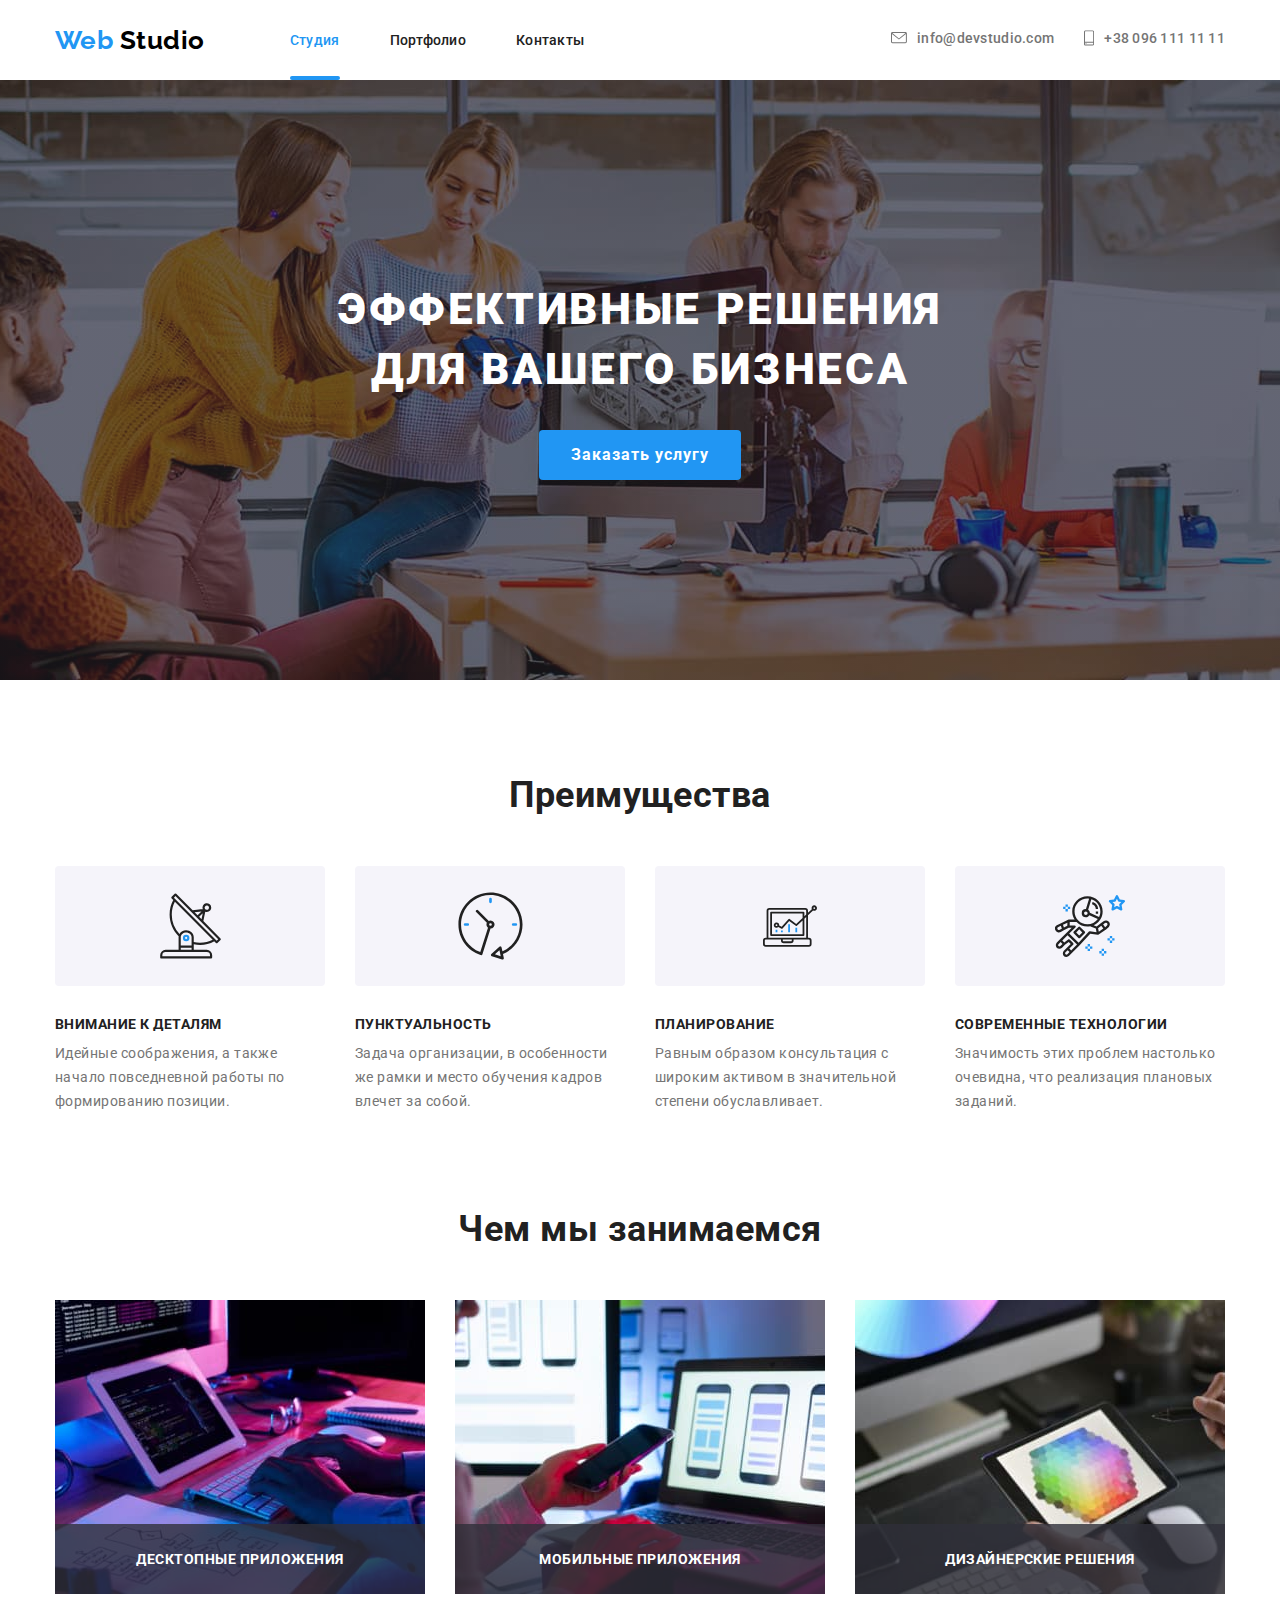
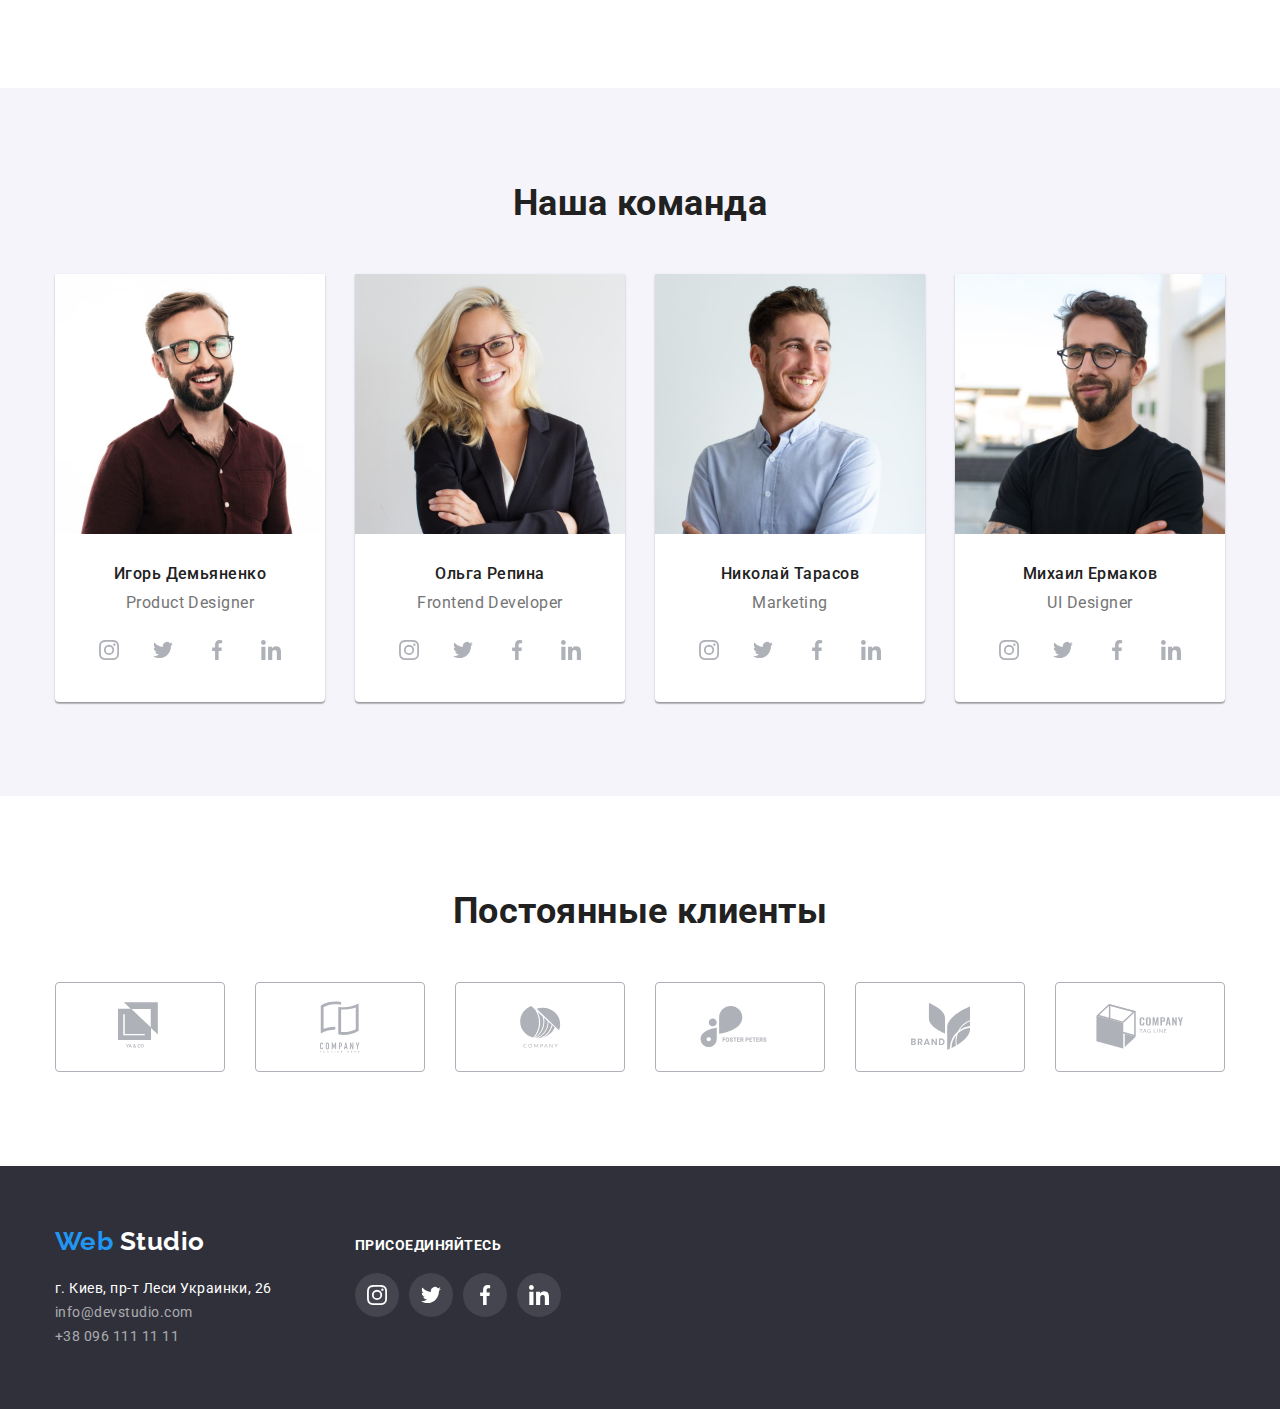
==== index.html @ 460a6da7 "добавляет файлы" ====
<!DOCTYPE html>
<html lang="ru">
  <head>
    <meta charset="UTF-8" />
    <meta name="viewport" content="width=device-width, initial-scale=1.0" />
    <title>Web Studio</title>
    <link
      href="https://fonts.googleapis.com/css2?family=Raleway:wght@700&family=Roboto:wght@400;500;700;900&display=swap"
      rel="stylesheet"
    />
    <link rel="stylesheet" href="./css/normalize.css" />
    <link rel="stylesheet" href="./css/style.css" />
  </head>
  <body>
    <!--Шапка сайта-->

    <header class="header">
      <div class="conteiner main-nav">
        <nav class="navigate">
          <a href="./index.html" class="logo link">
            Web <span class="logo-black">Studio</span>
          </a>

          <ul class="site-nav list">
            <li class="item"><a href="" class="link current">Студия</a></li>
            <li class="item">
              <a href="./portfolio.html" class="link">Портфолио</a>
            </li>
            <li class="item"><a href="" class="link">Контакты</a></li>
          </ul>
        </nav>

        <ul class="contacts list">
          <li class="item mail">
            <a href="mailto:info@devstudio.com" class="link">
              <svg class="icon-mail">
                <use href="./images/icons/sprite.svg#icon-mail"></use>
              </svg>
              info@devstudio.com
            </a>
          </li>
          <li class="item pfone">
            <a href="tel:+380961111111" class="link">
              <svg class="icon-phone">
                <use href="./images/icons/sprite.svg#icon-smartphone"></use>
              </svg>
              +38 096 111 11 11
            </a>
          </li>
        </ul>
      </div>
    </header>
    <main>
      <!-- Герой-->
      <section class="hero">
        <h1 class="hero-title">
          Эффективные решения <br />
          для вашего бизнеса
        </h1>
        <button class="button" data-modal-open>Заказать услугу</button>
      </section>

      <!-- Преимущества-->
      <section class="section">
        <div class="conteiner advantages">
          <h2 class="section-title">Преимущества</h2>
          <ul class="advantages-list list">
            <li class="advantages-item antenna">
              <div class="icons-advantages">
                <svg class="icon-antenna" width="65" height="70">
                  <use href="./images/icons/sprite.svg#icon-antenna"></use>
                </svg>
              </div>
              <h3 class="advantages-title">Внимание к деталям</h3>
              <p class="advantages-text">
                Идейные соображения, а также начало повседневной работы по
                формированию позиции.
              </p>
            </li>
            <li class="advantages-item clock">
              <div class="icons-advantages">
                <svg class="icon-clock" width="67" height="70">
                  <use href="./images/icons/sprite.svg#icon-clock"></use>
                </svg>
              </div>
              <h3 class="advantages-title">Пунктуальность</h3>
              <p class="advantages-text">
                Задача организации, в особенности же рамки и место обучения
                кадров влечет за собой.
              </p>
            </li>
            <li class="advantages-item diagram">
              <div class="icons-advantages">
                <svg class="icon-diagram" width="70" height="54">
                  <use href="./images/icons/sprite.svg#icon-diagram"></use>
                </svg>
              </div>
              <h3 class="advantages-title">Планирование</h3>
              <p class="advantages-text">
                Равным образом консультация с широким активом в значительной
                степени обуславливает.
              </p>
            </li>
            <li class="advantages-item astronaut">
              <div class="icons-advantages">
                <svg class="icon-astronaut" width="70" height="70">
                  <use href="./images/icons/sprite.svg#icon-astronaut"></use>
                </svg>
              </div>
              <h3 class="advantages-title">Современные технологии</h3>
              <p class="advantages-text">
                Значимость этих проблем настолько очевидна, что реализация
                плановых заданий.
              </p>
            </li>
          </ul>
        </div>
      </section>

      <!--Чем занимаемся-->
      <section class="section engage">
        <div class="conteiner">
          <h2 class="section-title engage-title">Чем мы занимаемся</h2>
          <ul class="engage-list list">
            <li class="engage-item">
              <img
                src="./images/img1.jpg"
                class="img"
                alt="ноутбук"
                width="370"
              />
              <h3 class="app-title">Десктопные приложения</h3>
            </li>
            <li class="engage-item">
              <img
                src="./images/img2.jpg"
                alt="смартфон"
                width="370"
                class="img"
              />
              <h3 class="app-title">Мобильные приложения</h3>
            </li>
            <li class="engage-item">
              <img
                src="./images/img3.jpg"
                alt="монитор"
                width="370"
                class="img"
              />
              <h3 class="app-title">Дизайнерские решения</h3>
            </li>
          </ul>
        </div>
      </section>

      <!--Команда-->
      <section class="section team">
        <div class="conteiner">
          <h2 class="section-title team-title">Наша команда</h2>
          <ul class="team-list list">
            <li class="team-item">
              <img
                src="./images/1.jpg"
                alt=""
                width="270"
                class="team-foto img"
              />
              <div class="team-desc">
                <h3 class="team-names">Игорь Демьяненко</h3>
                <p class="team-function">Product Designer</p>
                <ul class="list social-list">
                  <li class="social-item">
                    <a
                      href="https://www.instagram.com"
                      target="blank"
                      rel="noopener"
                      aria-label="Ссылка на Instagram"
                      class="link social-links instagram"
                    >
                      <svg class="icon icon-instagram" width="20" height="20">
                        <use
                          href="./images/icons/sprite.svg#icon-instagram"
                        ></use>
                      </svg>
                    </a>
                  </li>
                  <li class="social-item">
                    <a
                      href="https://twitter.com/explore"
                      target="blank"
                      rel="noopener"
                      aria-label="Ссылка на Twitter"
                      class="link social-links twitter"
                    >
                      <svg class="icon icon-twiter" width="20" height="20">
                        <use
                          href="./images/icons/sprite.svg#icon-twitter"
                        ></use>
                      </svg>
                    </a>
                  </li>
                  <li class="social-item">
                    <a
                      href="https://www.facebook.com"
                      target="blank"
                      rel="noopener"
                      aria-label="Ссылка на Facebook"
                      class="link social-links facebook"
                    >
                      <svg class="icon icon-facebook" width="20" height="20">
                        <use
                          href="./images/icons/sprite.svg#icon-facebook"
                        ></use>
                      </svg>
                    </a>
                  </li>
                  <li class="social-item">
                    <a
                      href="https://linkedin.com/"
                      target="blank"
                      rel="noopener"
                      aria-label="Ссылка на LinkedIn"
                      class="link social-links linkedin"
                    >
                      <svg class="icon icon-linkedin" width="20" height="20">
                        <use
                          href="./images/icons/sprite.svg#icon-linkedin"
                        ></use>
                      </svg>
                    </a>
                  </li>
                </ul>
              </div>
            </li>
            <li class="team-item">
              <img
                src="./images/2.jpg"
                alt=""
                width="270"
                class="team-foto img"
              />
              <div class="team-desc">
                <h3 class="team-names">Ольга Репина</h3>
                <p class="team-function">Frontend Developer</p>
                <ul class="list social-list">
                  <li class="social-item">
                    <a
                      href="https://www.instagram.com"
                      target="blank"
                      rel="noopener"
                      aria-label="Ссылка на Instagram"
                      class="link social-links instagram"
                    >
                      <svg class="icon icon-instagram" width="20" height="20">
                        <use
                          href="./images/icons/sprite.svg#icon-instagram"
                        ></use>
                      </svg>
                    </a>
                  </li>
                  <li class="social-item">
                    <a
                      href="https://twitter.com/explore"
                      target="blank"
                      rel="noopener"
                      aria-label="Ссылка на Twitter"
                      class="link social-links twitter"
                    >
                      <svg class="icon icon-twiter" width="20" height="20">
                        <use
                          href="./images/icons/sprite.svg#icon-twitter"
                        ></use>
                      </svg>
                    </a>
                  </li>
                  <li class="social-item">
                    <a
                      href="https://www.facebook.com"
                      target="blank"
                      rel="noopener"
                      aria-label="Ссылка на Facebook"
                      class="link social-links facebook"
                    >
                      <svg class="icon icon-facebook" width="20" height="20">
                        <use
                          href="./images/icons/sprite.svg#icon-facebook"
                        ></use>
                      </svg>
                    </a>
                  </li>
                  <li class="social-item">
                    <a
                      href="https://linkedin.com/"
                      target="blank"
                      rel="noopener"
                      aria-label="Ссылка на LinkedIn"
                      class="link social-links linkedin"
                    >
                      <svg class="icon icon-linkedin" width="20" height="20">
                        <use
                          href="./images/icons/sprite.svg#icon-linkedin"
                        ></use>
                      </svg>
                    </a>
                  </li>
                </ul>
              </div>
            </li>
            <li class="team-item">
              <img
                src="./images/3.jpg"
                alt=""
                width="270"
                class="team-foto img"
              />
              <div class="team-desc">
                <h3 class="team-names">Николай Тарасов</h3>
                <p class="team-function">Marketing</p>
                <ul class="list social-list">
                  <li class="social-item">
                    <a
                      href="https://www.instagram.com"
                      target="blank"
                      rel="noopener"
                      aria-label="Ссылка на Instagram"
                      class="link social-links instagram"
                    >
                      <svg class="icon icon-instagram" width="20" height="20">
                        <use
                          href="./images/icons/sprite.svg#icon-instagram"
                        ></use>
                      </svg>
                    </a>
                  </li>
                  <li class="social-item">
                    <a
                      href="https://twitter.com/explore"
                      target="blank"
                      rel="noopener"
                      aria-label="Ссылка на Twitter"
                      class="link social-links twitter"
                    >
                      <svg class="icon icon-twiter" width="20" height="20">
                        <use
                          href="./images/icons/sprite.svg#icon-twitter"
                        ></use>
                      </svg>
                    </a>
                  </li>
                  <li class="social-item">
                    <a
                      href="https://www.facebook.com"
                      target="blank"
                      rel="noopener"
                      aria-label="Ссылка на Facebook"
                      class="link social-links facebook"
                    >
                      <svg class="icon icon-facebook" width="20" height="20">
                        <use
                          href="./images/icons/sprite.svg#icon-facebook"
                        ></use>
                      </svg>
                    </a>
                  </li>
                  <li class="social-item">
                    <a
                      href="https://linkedin.com/"
                      target="blank"
                      rel="noopener"
                      aria-label="Ссылка на LinkedIn"
                      class="link social-links linkedin"
                    >
                      <svg class="icon icon-linkedin" width="20" height="20">
                        <use
                          href="./images/icons/sprite.svg#icon-linkedin"
                        ></use>
                      </svg>
                    </a>
                  </li>
                </ul>
              </div>
            </li>
            <li class="team-item">
              <img
                src="./images/4.jpg"
                alt=""
                width="270"
                class="team-foto img"
              />
              <div class="team-desc">
                <h3 class="team-names">Михаил Ермаков</h3>
                <p class="team-function">UI Designer</p>
                <ul class="list social-list">
                  <li class="social-item">
                    <a
                      href="https://www.instagram.com"
                      target="blank"
                      rel="noopener"
                      aria-label="Ссылка на Instagram"
                      class="link social-links instagram"
                    >
                      <svg class="icon icon-instagram" width="20" height="20">
                        <use
                          href="./images/icons/sprite.svg#icon-instagram"
                        ></use>
                      </svg>
                    </a>
                  </li>
                  <li class="social-item">
                    <a
                      href="https://twitter.com/explore"
                      target="blank"
                      rel="noopener"
                      aria-label="Ссылка на Twitter"
                      class="link social-links twitter"
                    >
                      <svg class="icon icon-twiter" width="20" height="20">
                        <use
                          href="./images/icons/sprite.svg#icon-twitter"
                        ></use>
                      </svg>
                    </a>
                  </li>
                  <li class="social-item">
                    <a
                      href="https://www.facebook.com"
                      target="blank"
                      rel="noopener"
                      aria-label="Ссылка на Facebook"
                      class="link social-links facebook"
                    >
                      <svg class="icon icon-facebook" width="20" height="20">
                        <use
                          href="./images/icons/sprite.svg#icon-facebook"
                        ></use>
                      </svg>
                    </a>
                  </li>
                  <li class="social-item">
                    <a
                      href="https://linkedin.com/"
                      target="blank"
                      rel="noopener"
                      aria-label="Ссылка на LinkedIn"
                      class="link social-links linkedin"
                    >
                      <svg class="icon icon-linkedin" width="20" height="20">
                        <use
                          href="./images/icons/sprite.svg#icon-linkedin"
                        ></use>
                      </svg>
                    </a>
                  </li>
                </ul>
              </div>
            </li>
          </ul>
        </div>
      </section>

      <!--Постоянные клиенты-->
      <section class="section">
        <div class="conteiner">
          <h2 class="section-title">Постоянные клиенты</h2>

          <ul class="clients-list list">
            <li class="clients-item">
              <a href="" class="clients-link link">
                <svg class="icon clients-logo" width="44" height="49">
                  <use href="./images/icons/sprite.svg#icon-logo1"></use>
                </svg>
              </a>
            </li>
            <li class="clients-item">
              <a href="" class="clients-link link">
                <svg class="icon clients-logo" width="40" height="52">
                  <use href="./images/icons/sprite.svg#icon-logo2"></use>
                </svg>
              </a>
            </li>
            <li class="clients-item">
              <a href="" class="clients-link link">
                <svg class="icon clients-logo" width="41" height="42">
                  <use href="./images/icons/sprite.svg#icon-logo3"></use>
                </svg>
              </a>
            </li>
            <li class="clients-item">
              <a href="" class="clients-link link">
                <svg class="icon clients-logo" width="80" height="42">
                  <use href="./images/icons/sprite.svg#icon-logo4"></use>
                </svg>
              </a>
            </li>
            <li class="clients-item">
              <a href="" class="clients-link link">
                <svg class="icon clients-logo" width="59" height="47">
                  <use href="./images/icons/sprite.svg#icon-logo5"></use>
                </svg>
              </a>
            </li>
            <li class="clients-item">
              <a href="" class="clients-link link">
                <svg class="icon clients-logo" width="88" height="45">
                  <use href="./images/icons/sprite.svg#icon-logo6"></use>
                </svg>
              </a>
            </li>
          </ul>
        </div>
      </section>
    </main>

    <!-- Футер -->
    <footer class="footer">
      <div class="conteiner footer-content">
        <div class="footer-box">
          <a href="./index.html" class="logo link logo-footer">
            Web <span class="logo-white">Studio</span>
          </a>
          <address class="address">
            г. Киев, пр-т Леси Украинки, 26
            <ul class="list">
              <li>
                <a href="mailto:info@devstudio.com" class="link">
                  info@devstudio.com
                </a>
              </li>
              <li>
                <a href="tel:+380961111111" class="link"> +38 096 111 11 11 </a>
              </li>
            </ul>
          </address>
        </div>

        <div class="footer-box">
          <h3 class="join">Присоединяйтесь</h3>
          <ul class="list link join-list">
            <li class="join-item">
              <a
                href="https://www.instagram.com"
                target="blank"
                rel="noopener"
                aria-label="Ссылка на Instagram"
                class="link social-links join-link"
              >
                <svg class="icon icon-instagram" width="20" height="20">
                  <use href="./images/icons/sprite.svg#icon-instagram"></use>
                </svg>
              </a>
            </li>
            <li class="join-item">
              <a
                href="https://twitter.com/explore"
                target="blank"
                rel="noopener"
                aria-label="Ссылка на Twitter"
                class="link social-links join-link"
              >
                <svg class="icon icon-twiter" width="20" height="20">
                  <use href="./images/icons/sprite.svg#icon-twitter"></use>
                </svg>
              </a>
            </li>
            <li class="join-item">
              <a
                href="https://www.facebook.com/"
                target="blank"
                rel="noopener"
                aria-label="Ссылка на Facebook"
                class="link social-links join-link"
              >
                <svg class="icon icon-facebook" width="20" height="20">
                  <use href="./images/icons/sprite.svg#icon-facebook"></use>
                </svg>
              </a>
            </li>
            <li class="join-item">
              <a
                href="https://linkedin.com/"
                target="blank"
                rel="noopener"
                aria-label="Ссылка на LinkedIn"
                class="link social-links join-link"
              >
                <svg class="icon icon-linkedin" width="20" height="20">
                  <use href="./images/icons/sprite.svg#icon-linkedin"></use>
                </svg>
              </a>
            </li>
          </ul>
        </div>
      </div>
    </footer>
    <div class="backdrop is-hidden" data-modal>
      <div class="modal">
        <button class="button-close" data-modal-close>
          <svg width="11" height="11">
            <use href="./images/icons/sprite1.svg#icon-close"></use>
          </svg>
        </button>
      </div>
    </div>

    <script src="./js/modal.js"></script>
  </body>
</html>
---- css/style.css ----
html {
  box-sizing: border-box;
}

*,
*::before,
*::after {
  box-sizing: inherit;
}

:root {
  --primery-text-color: #212121;
  --secondary-text-color: #757575;
  --accent-text-color: #2196f3;
  --primery-white-color: #ffffff;
  --footer-color: #2f303a;
  --icon-color: #afb1b8;
}

/* общие стили сайта  */
body {
  font-family: "Roboto", sans-serif;
  letter-spacing: 0.03em;
  color: var(--primery-text-color);
  background-color: var(--primery-white-color);
}

.list {
  list-style: none;
  margin: 0;
  padding: 0;
}

.link {
  text-decoration: none;

  transition: color 250ms cubic-bezier(0.4, 0, 0.2, 1),
    background-color 250ms cubic-bezier(0.4, 0, 0.2, 1);
}

.section {
  padding-top: 94px;
  padding-bottom: 94px;
}

.section-title {
  margin-top: 0;
  margin-bottom: 50px;

  font-weight: 700;
  font-size: 36px;
  line-height: 1.167;
  text-align: center;

  color: var(--primery-text-color);
}

.img {
  display: block;
}
.conteiner {
  width: 1200px;
  padding-left: 15px;
  padding-right: 15px;
  margin: 0 auto;
  /* outline: 1px solid black; */
}

/* Стили шапки */

.main-nav {
  display: flex;
  align-items: center;
}

.navigate {
  display: flex;
  align-items: center;
}

/* стили логотипа */

.logo {
  font-family: Raleway;
  font-weight: 700;
  font-size: 26px;
  line-height: 1.192;
  color: #2196f3;
}
.logo-black {
  color: #000000;
}
.logo-white {
  color: #ffffff;
}

/* стили ссылок */

.site-nav {
  display: flex;
  margin-left: 85px;
  color: inherit;
}
.site-nav .item:not(:last-child) {
  margin-right: 50px;
}
.site-nav .link {
  display: block;
  padding-top: 32px;
  padding-bottom: 32px;

  font-weight: 500;
  font-size: 14px;
  line-height: 1.142;
  letter-spacing: 0.02em;
  color: var(--primery-text-color);
}
.site-nav .link:hover,
.site-nav .link:focus {
  color: var(--accent-text-color);
}

.site-nav .link.current {
  position: relative;

  color: var(--accent-text-color);
}

.site-nav .link.current::after {
  position: absolute;
  left: 0;
  bottom: 0;

  content: "";

  width: 100%;
  height: 4px;
  border-radius: 2px;

  background-color: var(--accent-text-color);
}

/* Стили контактов */

.contacts {
  display: flex;
  margin-left: auto;
}
.contacts .item:not(:last-child) {
  margin-right: 30px;
}
.contacts .link {
  display: inline-flex;
  align-items: center;

  font-weight: 500;
  font-size: 14px;
  line-height: 1.142;
  letter-spacing: 0.02em;
  color: var(--secondary-text-color);
}
.contacts .link:hover,
.contacts .link:focus {
  color: var(--accent-text-color);
}

.icon-mail {
  width: 16px;
  height: 12px;
  margin-right: 10px;
  align-items: baseline;
  fill: currentColor;
}

.icon-mail:hover,
.icon-mail:focus {
  fill: currentColor;
}

.icon-phone {
  width: 10px;
  height: 16px;
  margin-right: 10px;
  align-items: baseline;
  fill: currentColor;
}

.icon-phone:hover,
.icon-phone:focus {
  fill: currentColor;
}

/* стили героя */
.hero {
  height: 600px;
  max-width: 1600px;
  padding-top: 200px;
  padding-bottom: 200px;
  margin-right: auto;
  margin-left: auto;

  background-color: rgba(47, 48, 58, 0.8);
  background-image: linear-gradient(
      to right,
      rgba(47, 48, 58, 0.4),
      rgba(47, 48, 58, 0.4)
    ),
    url(../images/hero-image.jpg);
  background-size: cover;
  background-repeat: no-repeat;
  background-position: center;

  text-align: center;
}
.hero-title {
  margin-top: 0;
  margin-bottom: 30px;

  font-weight: 900;
  font-size: 44px;
  line-height: 1.363;

  letter-spacing: 0.06em;
  text-transform: uppercase;
  color: var(--primery-white-color);
}
/* button */

.button {
  display: inline-block;
  min-width: 200px;
  border-radius: 4px;
  border: transparent;
  padding: 10px 32px;

  color: var(--primery-white-color);
  font-weight: 700;
  font-size: 16px;
  line-height: 1.875;
  text-align: center;
  letter-spacing: 0.06em;

  background-color: VAR(--accent-text-color);

  transition: background-color 250ms cubic-bezier(0.4, 0, 0.2, 1);
}
.button:hover {
  background-color: VAR(--secondary-text-color);
}

/* стилm заголовка преимуществ */

.advantages-title {
  margin-top: 0;
  margin-bottom: 10px;
  font-weight: 700;
  font-size: 14px;
  line-height: 1.143;

  text-transform: uppercase;
  color: var(--primery-text-color);
}
/* описание преимуществ */
.advantages-text {
  margin: 0;

  font-size: 14px;
  line-height: 1.714;
  color: var(--secondary-text-color);
}
.advantages-list {
  display: flex;
}

.advantages-item {
  width: calc((100% - 90px) / 4);
}
.advantages-item:not(:last-child) {
  margin-right: 30px;
}

.icons-advantages {
  display: flex;
  justify-content: center;
  align-items: center;

  width: 100%;
  height: 120px;
  background-color: #f5f4fa;
  border-radius: 4px;
  margin-bottom: 30px;
}

/* .icon-antenna {
} */

/* стили "Чем мы занимамся */
.engage {
  padding-top: 0;
}
.engage-list {
  display: flex;
}
.engage-item {
  position: relative;
  width: calc((100% - 60px) / 3);
}
.engage-item:not(:last-child) {
  margin-right: 30px;
}

.app-title {
  position: absolute;
  bottom: 0px;
  width: 100%;

  margin: 0;
  padding-top: 27px;
  padding-bottom: 27px;

  font-weight: 700;
  font-size: 14px;
  line-height: 1.143;
  text-align: center;
  text-transform: uppercase;
  color: var(--primery-white-color);
  background: rgba(47, 48, 58, 0.8);
}

/* стили команды */
.team {
  background-color: #f5f4fa;
}
.team-list {
  display: flex;
}
.team-item {
  border-radius: 0px 0px 4px 4px;
  padding-bottom: 30px;
  box-shadow: 0px 1px 3px rgba(0, 0, 0, 0.12), 0px 1px 1px rgba(0, 0, 0, 0.14),
    0px 2px 1px rgba(0, 0, 0, 0.2);

  width: calc((100% - 90px) / 4);
  background-color: var(--primery-white-color);
}
.team-item:not(:last-child) {
  margin-right: 30px;
}

.team-desc {
  padding-top: 30px;
}
.team-names {
  margin-top: 0;
  margin-bottom: 10px;

  font-weight: 500;
  font-size: 16px;
  line-height: 1.187;
  text-align: center;
  color: var(--primery-text-color);
}

.team-function {
  margin-top: 0;
  margin-bottom: 16px;

  font-size: 16px;
  line-height: 1.187;
  text-align: center;

  color: var(--secondary-text-color);
}

.social-list {
  display: inline-flex;

  margin-right: 32px;
  margin-left: 32px;
}
.social-item:not(:last-child) {
  margin-right: 10px;
}

.social-links {
  display: flex;
  justify-content: center;
  align-items: center;
  width: 44px;
  height: 44px;
  border-radius: 50%;
}

.social-links:hover,
.social-links:focus {
  background-color: var(--accent-text-color);
  border-radius: 50%;
}
.icon {
  fill: var(--icon-color);

  transition: fill 250ms cubic-bezier(0.4, 0, 0.2, 1);
}
.social-links:hover .icon,
.social-links:focus .icon {
  fill: var(--primery-white-color);
}

.team-card {
  background-color: var(--primery-white-color);
}

.clients-list {
  display: flex;
  justify-content: center;
}
.clients-link {
  display: flex;
  justify-content: center;
  align-items: center;

  width: 170px;
  height: 90px;
  border: 1px solid #afb1b8;
  border-radius: 4px;
}

.clients-link:hover,
.clients-link:focus {
  border: 1px solid var(--accent-text-color);
}

.clients-link:hover .icon,
.clients-link:focus .icon {
  fill: var(--accent-text-color);
}
.clients-item:not(:last-child) {
  margin-right: 30px;
}

/* стили футера */
.footer {
  background-color: var(--footer-color);
  padding-top: 60px;
  padding-bottom: 60px;
}

.footer-content {
  display: flex;
  align-items: baseline;
}

.logo-footer {
  display: inline-block;
  margin-bottom: 20px;
}

.footer-box {
  width: 270px;
}
.footer-box:not(:last-child) {
  margin-right: 30px;
}

.address {
  font-size: 14px;
  font-style: normal;
  line-height: 1.714;
  color: var(--primery-white-color);
}

.address a {
  color: rgba(255, 255, 255, 0.6);
}

.join {
  margin-top: 0;
  margin-bottom: 20px;

  font-weight: 700;
  font-size: 14px;
  line-height: 1.143;
  text-transform: uppercase;
  color: var(--primery-white-color);
}
.join-list {
  display: flex;
}
.join-item:not(:last-child) {
  margin-right: 10px;
}
.join-link {
  background-color: rgba(255, 255, 255, 0.1);
  border-radius: 50%;
}
.join-link .icon {
  fill: var(--primery-white-color);
}

/* стили backdrop */

.backdrop {
  position: fixed;
  top: 0;
  left: 0;
  width: 100%;
  height: 100vh;
  opacity: 1;

  background: rgba(0, 0, 0, 0.2);

  transition: opacity 250ms cubic-bezier(0.4, 0, 0.2, 1);
}

.is-hidden {
  visibility: hidden;
  opacity: 0;
  pointer-events: none;
}
.backdrop.is-hidden .modal {
  transform: translate(-50%, -50%) scale(0.4);
}
.modal {
  position: absolute;
  top: 50%;
  left: 50%;
  transform: translate(-50%, -50%) scale(1);

  width: 528px;
  height: 581px;
  border-radius: 4px;

  background-color: #fff;
  box-shadow: 0px 1px 3px rgba(0, 0, 0, 0.12), 0px 1px 1px rgba(0, 0, 0, 0.14),
    0px 2px 1px rgba(0, 0, 0, 0.2);

  transition: transform 250ms cubic-bezier(0.4, 0, 0.2, 1);
}

.button-close {
  position: absolute;
  top: 8px;
  right: 8px;

  margin: 0;
  padding: 0;
  width: 30px;
  height: 30px;
  border: 1px solid rgba(0, 0, 0, 0.1);
  border-radius: 50%;
  background-color: var(--primery-white-color);
}

/* стили портфолио */

.portfolio {
  padding-top: 93px;
  padding-bottom: 94px;
}
.visually-hidden {
  position: absolute;
  width: 1px;
  height: 1px;
  margin: -1px;
  padding: 0;
  overflow: hidden;
  border: 0;
  clip: rect(0 0 0 0);
}

.filter-list {
  display: flex;
  justify-content: center;
  margin-bottom: 50px;
}
.btn:not(:last-child) {
  margin-right: 8px;
}
.btn-portfolio {
  padding-top: 6px;
  padding-bottom: 6px;
  padding-left: 22px;
  padding-right: 22px;
  border-radius: 4px;
  border: transparent;

  font-weight: 500;
  font-size: 16px;
  line-height: 1.625;
  text-align: center;
  color: var(--primery-text-color);
  background: #f5f4fa;

  transition: color 250ms cubic-bezier(0.4, 0, 0.2, 1),
    background-color 250ms cubic-bezier(0.4, 0, 0.2, 1);
}
.btn-portfolio:hover,
.btn-portfolio:focus {
  color: var(--primery-white-color);
  background-color: var(--accent-text-color);
}
.portfolio-items {
  display: flex;
  flex-wrap: wrap;
}

.portfolio-card {
  width: calc((100% - 60px) / 3);
  margin-right: 30px;
  margin-bottom: 30px;

  transition: box-shadow 250ms cubic-bezier(0.4, 0, 0.2, 1);
}
.portfolio-card:nth-child(3n) {
  margin-right: 0;
}
.portfolio-card:nth-last-child(-n + 3) {
  margin-bottom: 0;
}
.portfolio-img {
  position: relative;
  overflow: hidden;
  /* height: 294px; */
}
.portfolio-img > .img {
  display: block;
  max-width: 100%;
  height: auto;

  object-fit: fill;
  object-position: left top;
}
.portfolio-desc {
  padding-top: 20px;
  padding-bottom: 20px;
  padding-left: 24px;
  padding-right: 24px;
  border: 1px solid #eeeeee;
  border-top: transparent;
}

.portfolio-title {
  margin-top: 0;
  margin-bottom: 4px;

  font-weight: 700;
  font-size: 18px;
  line-height: 2;
  letter-spacing: 0.06em;
  color: var(--primery-text-color);
}
.portfolio-text {
  margin: 0;
  font-size: 16px;
  line-height: 1.875;
  color: var(--secondary-text-color);
}
.portfolio-animation {
  position: absolute;
  top: 0;
  left: 0;
  transform: translateY(100%);

  width: 100%;
  height: 100%;
  padding: 63px 24px;
  background-color: var(--accent-text-color);

  transition: transform 250ms cubic-bezier(0.4, 0, 0.2, 1);
}

.portfolio-hov {
  margin: 0;
  font-size: 18px;
  line-height: 1.556;
  color: var(--primery-white-color);
}

.portfolio-card:hover,
.portfolio-card:focus {
  box-shadow: 0px 1px 1px rgba(0, 0, 0, 0.12), 0px 4px 4px rgba(0, 0, 0, 0.06),
    1px 4px 6px rgba(0, 0, 0, 0.16);
}

.portfolio-card:hover .portfolio-animation,
.portfolio-card:focus .portfolio-animation {
  transform: translateY(0);
}
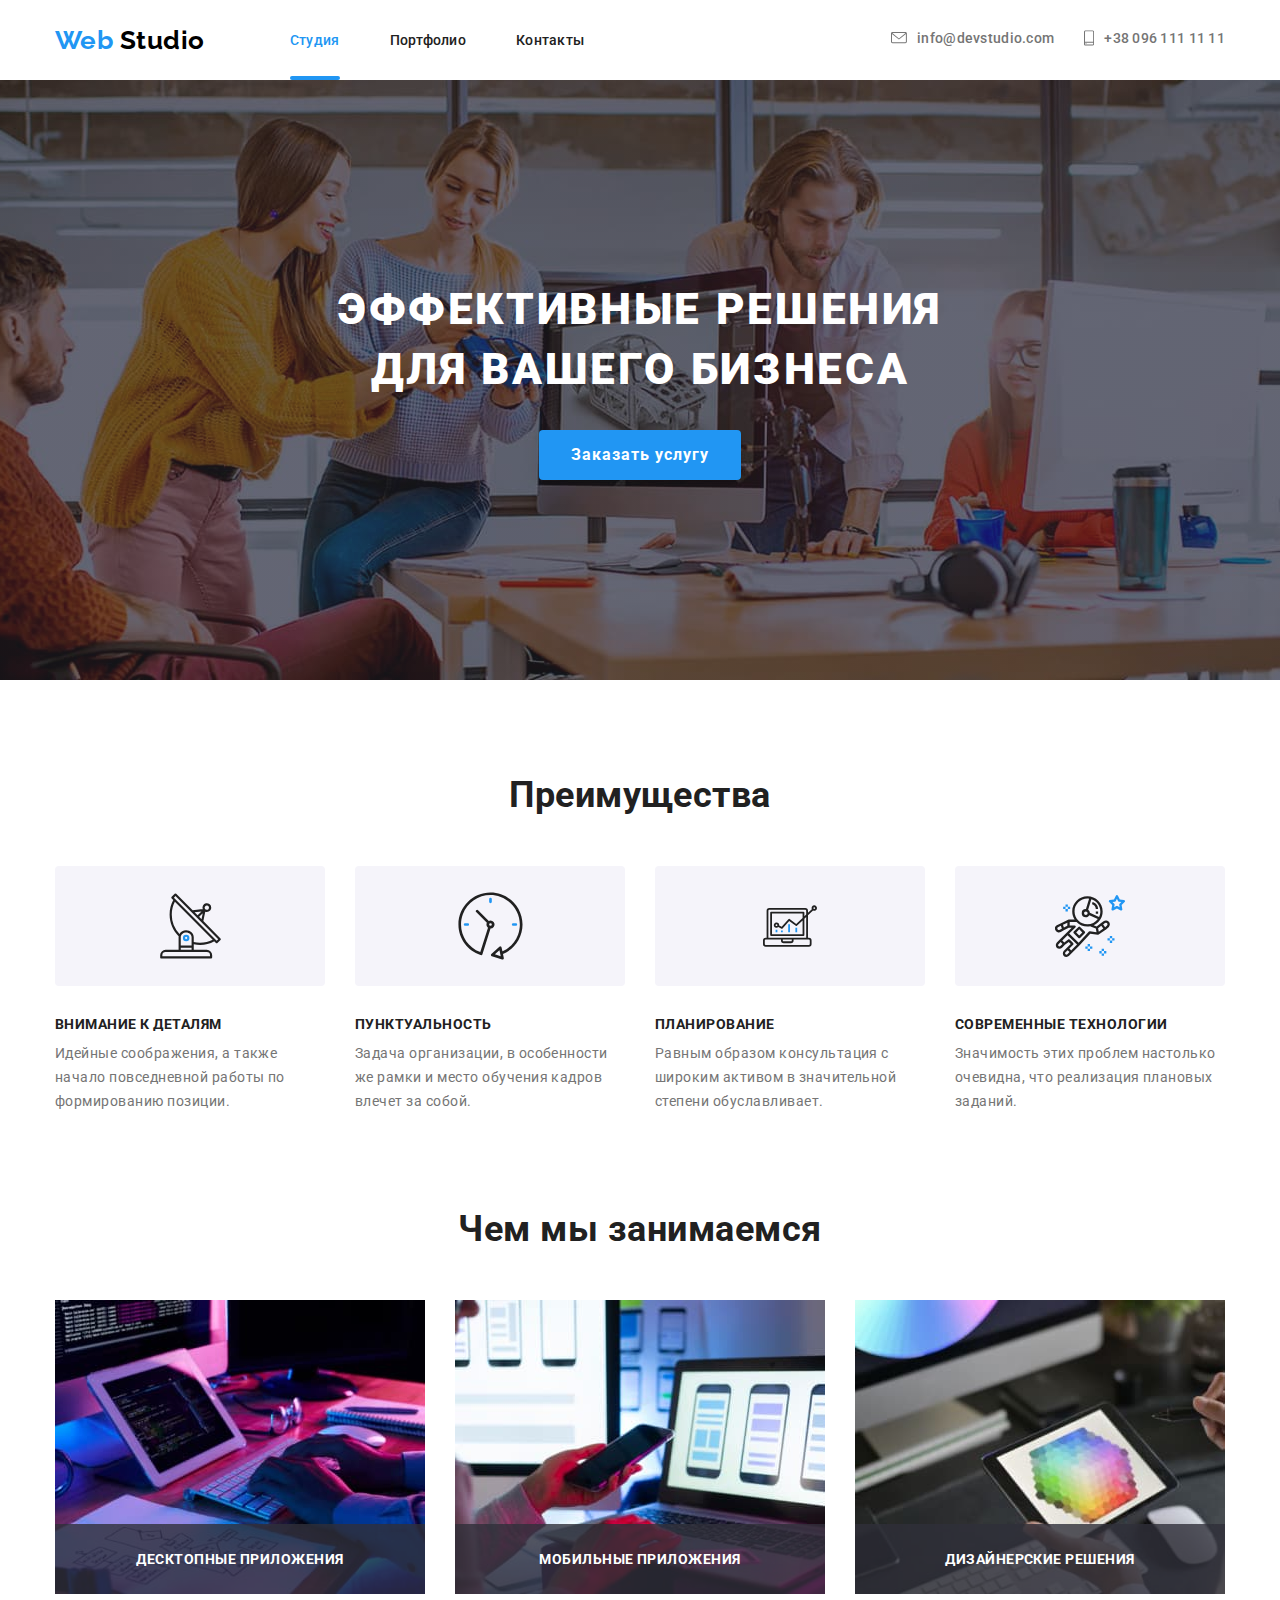
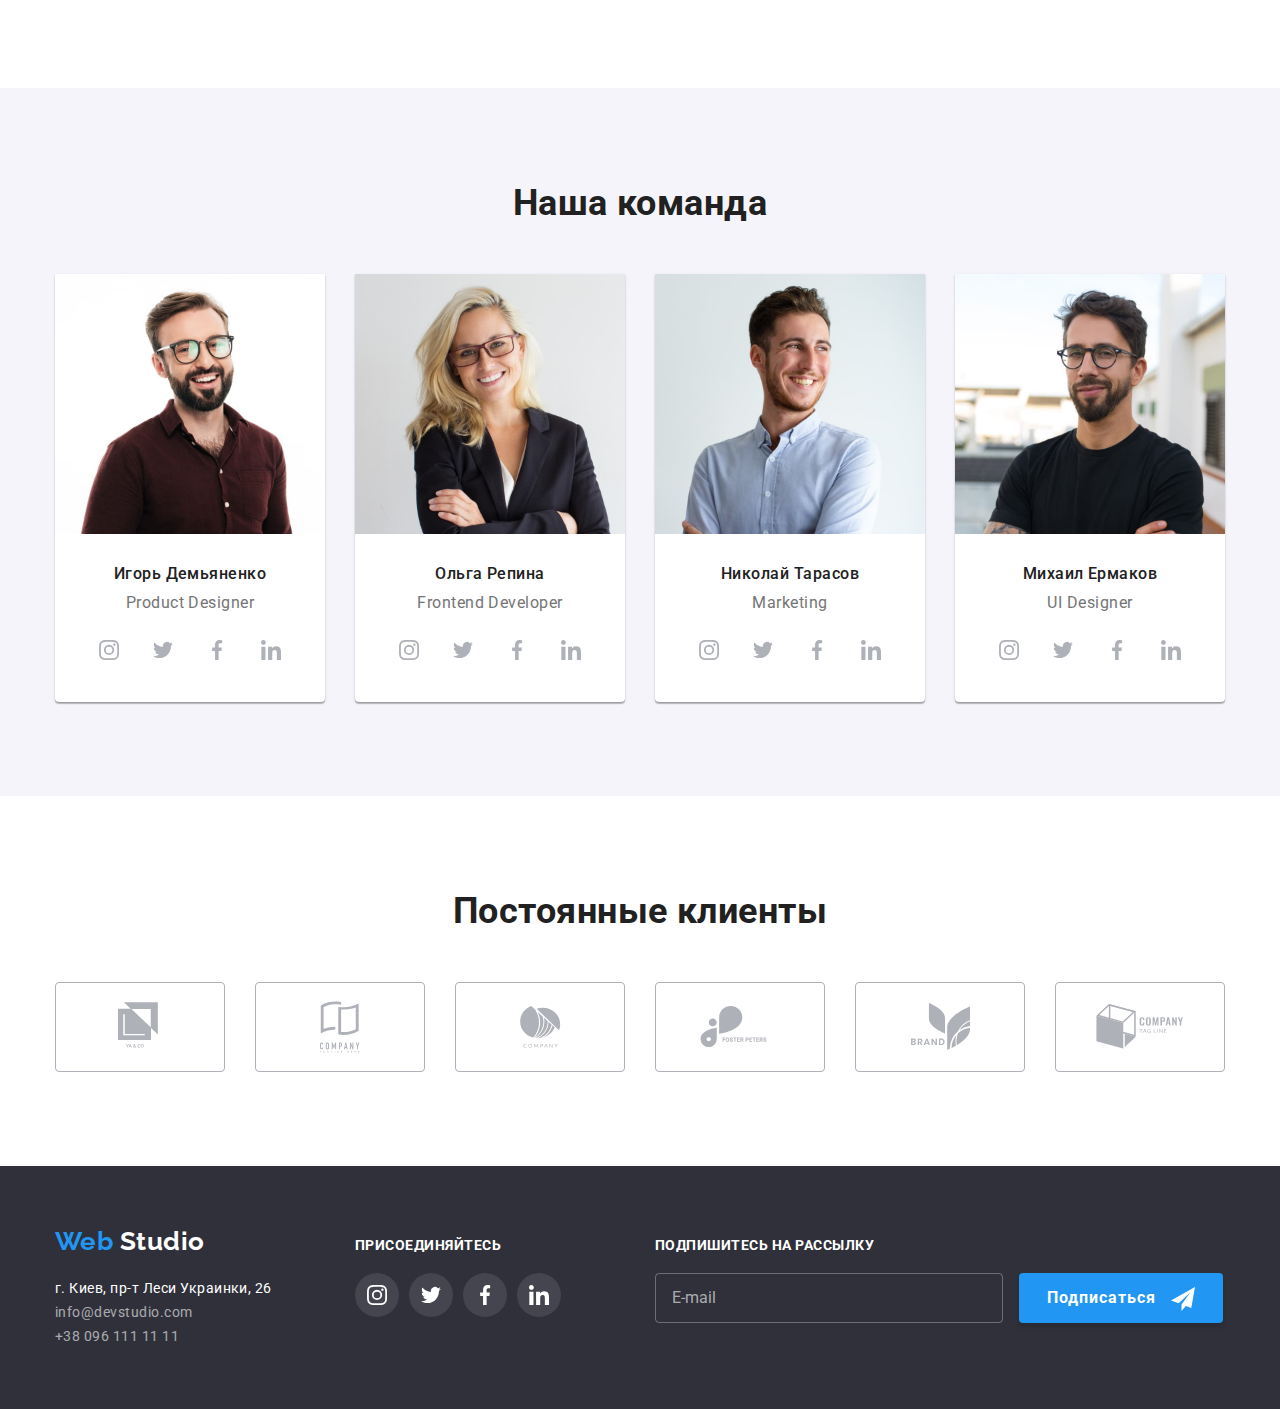
==== commit 1f61edd2: "дабавляет разметку и стили" ====
--- a/index.html
+++ b/index.html
@@ -590,15 +590,104 @@
             </li>
           </ul>
         </div>
+        <div class="sign-up">
+          <form action="" class="form">
+            <h3 class="join">Подпишитесь на рассылку</h3>
+            <input
+              type="email"
+              name="mail"
+              placeholder="E-mail"
+              class="form-field"
+            />
+            <button class=" button button-footer">
+              <span class="button-name"> Подписаться</span>
+              <svg width="24" height="24" class="send-icon">
+                <use href="./images/icons/sprite.svg#icon-icon-send"></use>
+              </svg>
+            </button>
+          </form>
+        </div>
       </div>
     </footer>
     <div class="backdrop is-hidden" data-modal>
       <div class="modal">
         <button class="button-close" data-modal-close>
-          <svg width="11" height="11">
+          <svg width="11" height="11" class="close-icon">
             <use href="./images/icons/sprite1.svg#icon-close"></use>
           </svg>
         </button>
+
+        <form action="" class="modal-form">
+          <h4 class="modal-title">Оставьте свои данные, мы вам перезвоним</h4>
+          <div class="modal-field">
+            <label for="client-name" class="modal-label"> Имя</label>
+
+            <input
+              type="text"
+              name="name"
+              id="client-name"
+              class="modal-input"
+            />
+            <svg width="18" height="18" class="modal-icon">
+              <use href="./images/icons/sprite.svg#icon-person-black"></use>
+            </svg>
+          </div>
+
+          <div class="modal-field">
+            <label for="client-tel" class="modal-label"> Телефон</label>
+
+            <input
+              type="tel"
+              name="telephone"
+              id="client-tel"
+              class="modal-input"
+            />
+            <svg width="18" height="18" class="modal-icon">
+              <use href="./images/icons/sprite.svg#icon-phone-black"></use>
+            </svg>
+          </div>
+
+          <div class="modal-field">
+            <label for="client-mail" class="modal-label">Почта</label>
+
+            <input
+              type="email"
+              name="mail"
+              id="client-mail"
+              class="modal-input"
+            />
+            <svg width="18" height="18" class="modal-icon">
+              <use href="./images/icons/sprite.svg#icon-email-black"></use>
+            </svg>
+          </div>
+
+          <div class="modal-field">
+            <label for="client-comment" class="modal-label"> Комментарий</label>
+            <textarea
+              name="comment"
+              id="client-comment"
+              rows="5"
+              placeholder="Введите текст"
+              class="modal-comment"
+            ></textarea>
+          </div>
+
+          <div class="modal-checkbox">
+            <label class="modal-contract">
+              <input type="checkbox" name="contract" class="checkbox" /><span
+                class="check-icon"
+              ></span> <span>
+              Соглашаюсь с рассылкой и принимаю
+              <a href="" class="modal-link">
+                <span class="modal-contract contrakt-link">
+                  Условия договора
+                </span></span>
+              </a></label
+            >
+          </div>
+
+          <button class="button">Отправить</button>
+        </form>
       </div>
     </div>
 
--- a/css/style.css
+++ b/css/style.css
@@ -232,6 +232,7 @@
   border-radius: 4px;
   border: transparent;
   padding: 10px 32px;
+  margin: 0;
 
   color: var(--primery-white-color);
   font-weight: 700;
@@ -241,6 +242,7 @@
   letter-spacing: 0.06em;
 
   background-color: VAR(--accent-text-color);
+  box-shadow: 0px 4px 4px rgba(0, 0, 0, 0.15);
 
   transition: background-color 250ms cubic-bezier(0.4, 0, 0.2, 1);
 }
@@ -457,6 +459,7 @@
 
 .footer-box {
   width: 270px;
+  /* width: calc((50% - 30px) / 2); */
 }
 .footer-box:not(:last-child) {
   margin-right: 30px;
@@ -495,6 +498,49 @@
 }
 .join-link .icon {
   fill: var(--primery-white-color);
+}
+
+.sign-up {
+  /* flex-grow: 2; */
+  width: 570px;
+}
+
+.form-field {
+  padding-top: 15px;
+  padding-bottom: 15px;
+  padding-left: 16px;
+  margin: 0;
+  margin-right: 12px;
+  width: 348px;
+  border: 1px solid rgba(255, 255, 255, 0.3);
+  border-radius: 4px;
+  box-sizing: border-box;
+
+  background-color: transparent;
+  color: var(--primery-white-color);
+}
+
+.form-field::placeholder {
+  font-weight: 400;
+  font-size: 16px;
+  line-height: 1.25;
+
+  color: rgba(255, 255, 255, 0.6);
+}
+
+.button-footer {
+  margin-right: 0;
+  padding-left: 28px;
+  padding-right: 28px;
+}
+
+.button-name {
+  margin-right: 10px;
+}
+
+.send-icon {
+  display: inline-block;
+  vertical-align: middle;
 }
 
 /* стили backdrop */
@@ -520,6 +566,9 @@
 .backdrop.is-hidden .modal {
   transform: translate(-50%, -50%) scale(0.4);
 }
+
+/* Стили модального окна */
+
 .modal {
   position: absolute;
   top: 50%;
@@ -528,6 +577,7 @@
 
   width: 528px;
   height: 581px;
+  padding: 40px;
   border-radius: 4px;
 
   background-color: #fff;
@@ -537,6 +587,146 @@
   transition: transform 250ms cubic-bezier(0.4, 0, 0.2, 1);
 }
 
+.modal-form {
+  text-align: center;
+}
+
+.modal-title {
+  margin-top: 0;
+  margin-bottom: 12px;
+
+  font-weight: 700px;
+  font-size: 20px;
+  line-height: 1.15;
+  text-align: center;
+  letter-spacing: 0.03em;
+
+  color: var(--primery-text-color);
+}
+
+.modal-field {
+  position: relative;
+  display: flex;
+  flex-direction: column;
+  margin-bottom: 10px;
+}
+
+.modal-label {
+  padding-bottom: 4px;
+  text-align: start;
+
+  font-weight: 400;
+  font-size: 12px;
+  line-height: 1.17;
+  letter-spacing: 0.01em;
+
+  color: var(--secondary-text-color);
+}
+
+.modal-icon {
+  position: absolute;
+  top: 50%;
+  left: 12px;
+
+  transition: fill 250ms cubic-bezier(0.4, 0, 0.2, 1);
+}
+
+.modal-input {
+  padding-top: 12px;
+  padding-bottom: 12px;
+  padding-left: 42px;
+  border: 1px solid rgba(33, 33, 33, 0.2);
+
+  border-radius: 4px;
+  outline: none;
+
+  transition: border-color 250ms cubic-bezier(0.4, 0, 0.2, 1);
+}
+
+.modal-input:focus {
+  border-color: var(--accent-text-color);
+}
+
+.modal-input:focus + .modal-icon {
+  fill: var(--accent-text-color);
+}
+
+.modal-comment {
+  resize: none;
+  padding: 12px 16px;
+
+  border: 1px solid rgba(33, 33, 33, 0.2);
+
+  border-radius: 4px;
+  outline: none;
+
+  transition: border-color 250ms cubic-bezier(0.4, 0, 0.2, 1);
+}
+
+.modal-comment::placeholder {
+  font-weight: 400;
+  font-size: 14px;
+  line-height: 1.14;
+  letter-spacing: 0.01em;
+
+  color: rgba(117, 117, 117, 0.5);
+}
+.modal-comment:focus {
+  border-color: var(--accent-text-color);
+}
+
+.modal-checkbox {
+  margin-bottom: 30px;
+}
+
+.modal-contract {
+  display: inline-flex;
+  align-items: center;
+  margin-right: auto;
+  margin-left: auto;
+  font-weight: 400;
+  font-size: 14px;
+  line-height: 1.71;
+
+  letter-spacing: 0.03em;
+
+  color: var(--secondary-text-color);
+}
+
+.contrakt-link {
+  color: var(--accent-text-color);
+  text-decoration-line: underline;
+}
+
+.checkbox {
+  position: absolute;
+  width: 1px;
+  height: 1px;
+  margin: -1px;
+  padding: 0;
+  overflow: hidden;
+  border: 0;
+  clip: rect(0 0 0 0);
+}
+
+.check-icon {
+  display: inline-block;
+  margin-right: 7px;
+  width: 16px;
+  height: 15px;
+  border: 2px solid var(--primery-text-color);
+  border-radius: 3px;
+
+  transition: background-color 250ms cubic-bezier(0.4, 0, 0.2, 1);
+}
+
+.checkbox:checked + .check-icon {
+  background-color: var(--accent-text-color);
+  background-image: url(../images/icons/icon-check.svg);
+  background-size: contain;
+  background-origin: border-box;
+  border-color: var(--accent-text-color);
+}
 .button-close {
   position: absolute;
   top: 8px;
@@ -549,6 +739,13 @@
   border: 1px solid rgba(0, 0, 0, 0.1);
   border-radius: 50%;
   background-color: var(--primery-white-color);
+}
+.close-icon {
+  transition: fill 250ms cubic-bezier(0.4, 0, 0.2, 1);
+}
+.button-close:hover .close-icon,
+.button-close:focus .close-icon {
+  fill: var(--accent-text-color);
 }
 
 /* стили портфолио */
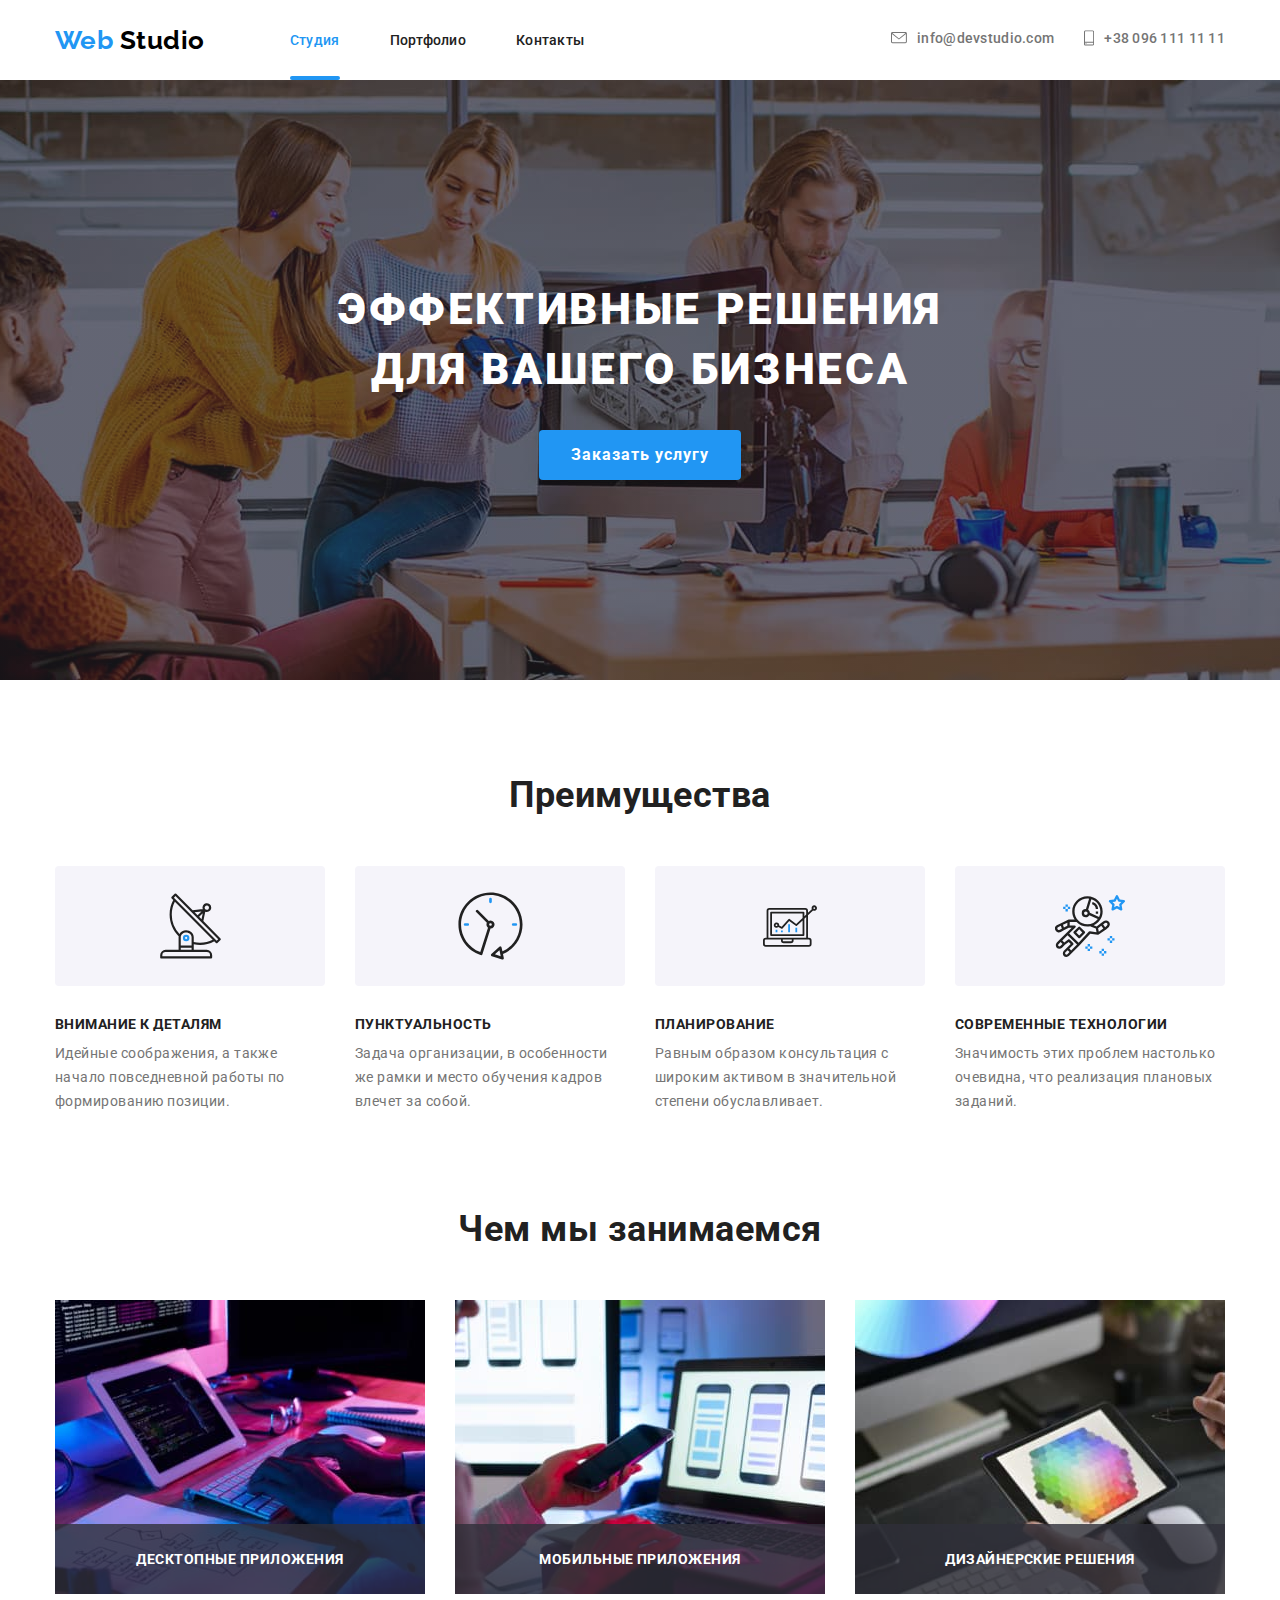
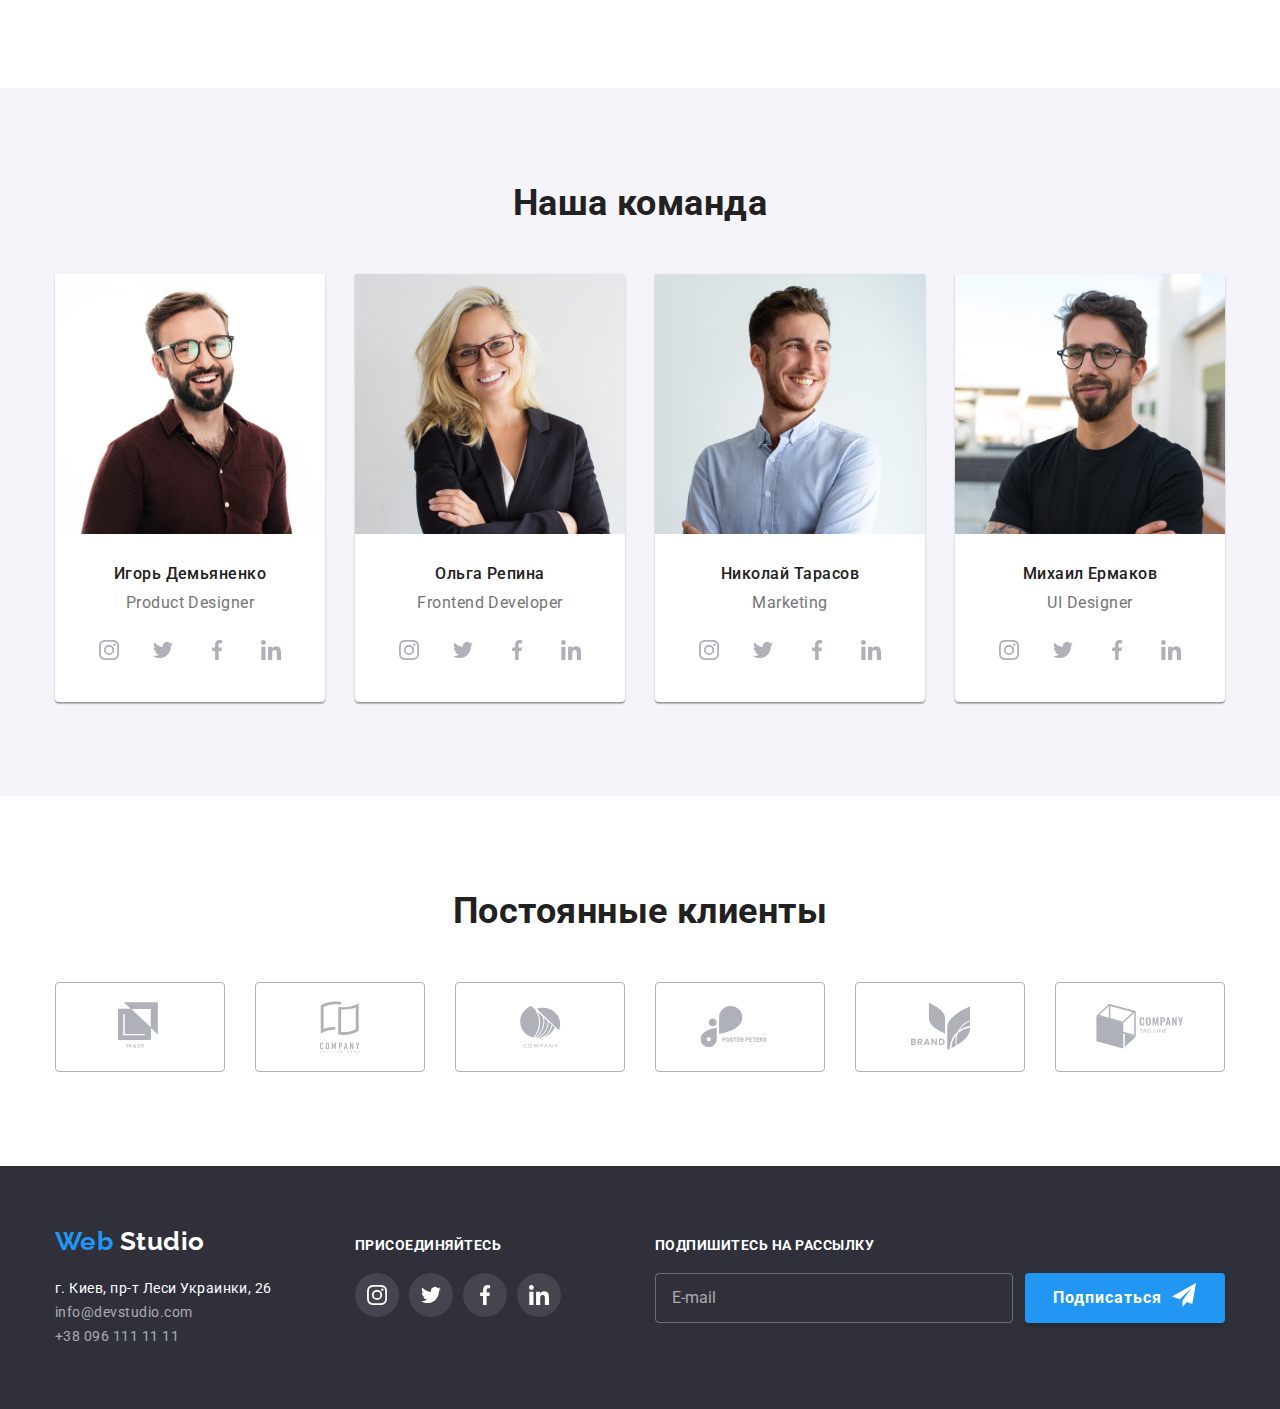
==== commit 00d64b1f: "правки отступов формы в футере" ====
--- a/index.html
+++ b/index.html
@@ -21,6 +21,7 @@
             Web <span class="logo-black">Studio</span>
           </a>
 
+          <!-- Навигация -->
           <ul class="site-nav list">
             <li class="item"><a href="" class="link current">Студия</a></li>
             <li class="item">
@@ -30,6 +31,7 @@
           </ul>
         </nav>
 
+        <!-- контакты -->
         <ul class="contacts list">
           <li class="item mail">
             <a href="mailto:info@devstudio.com" class="link">
@@ -51,6 +53,7 @@
       </div>
     </header>
     <main>
+
       <!-- Герой-->
       <section class="hero">
         <h1 class="hero-title">
@@ -518,6 +521,8 @@
           <a href="./index.html" class="logo link logo-footer">
             Web <span class="logo-white">Studio</span>
           </a>
+
+          <!-- адрес -->
           <address class="address">
             г. Киев, пр-т Леси Украинки, 26
             <ul class="list">
@@ -533,6 +538,7 @@
           </address>
         </div>
 
+        <!-- Соц сети -->
         <div class="footer-box">
           <h3 class="join">Присоединяйтесь</h3>
           <ul class="list link join-list">
@@ -590,25 +596,33 @@
             </li>
           </ul>
         </div>
+
+        <!-- Форма рассылки -->
         <div class="sign-up">
-          <form action="" class="form">
+          <form action="" class="footer-form">
             <h3 class="join">Подпишитесь на рассылку</h3>
+            <div class="form">
+            <div class="email-input">
             <input
               type="email"
               name="mail"
               placeholder="E-mail"
               class="form-field"
             />
+            </div>
             <button class=" button button-footer">
               <span class="button-name"> Подписаться</span>
               <svg width="24" height="24" class="send-icon">
                 <use href="./images/icons/sprite.svg#icon-icon-send"></use>
               </svg>
             </button>
+            </div>
           </form>
         </div>
       </div>
     </footer>
+
+    <!--  backdrop-->
     <div class="backdrop is-hidden" data-modal>
       <div class="modal">
         <button class="button-close" data-modal-close>
@@ -617,6 +631,7 @@
           </svg>
         </button>
 
+        <!-- Модальное окно -->
         <form action="" class="modal-form">
           <h4 class="modal-title">Оставьте свои данные, мы вам перезвоним</h4>
           <div class="modal-field">
@@ -674,9 +689,9 @@
 
           <div class="modal-checkbox">
             <label class="modal-contract">
-              <input type="checkbox" name="contract" class="checkbox" /><span
+              <input type="checkbox" name="contract" class="checkbox in" /><span
                 class="check-icon"
-              ></span> <span>
+              ></span> <span >
               Соглашаюсь с рассылкой и принимаю
               <a href="" class="modal-link">
                 <span class="modal-contract contrakt-link">
--- a/css/style.css
+++ b/css/style.css
@@ -58,6 +58,7 @@
 .img {
   display: block;
 }
+
 .conteiner {
   width: 1200px;
   padding-left: 15px;
@@ -87,9 +88,11 @@
   line-height: 1.192;
   color: #2196f3;
 }
+
 .logo-black {
   color: #000000;
 }
+
 .logo-white {
   color: #ffffff;
 }
@@ -101,9 +104,11 @@
   margin-left: 85px;
   color: inherit;
 }
+
 .site-nav .item:not(:last-child) {
   margin-right: 50px;
 }
+
 .site-nav .link {
   display: block;
   padding-top: 32px;
@@ -115,6 +120,7 @@
   letter-spacing: 0.02em;
   color: var(--primery-text-color);
 }
+
 .site-nav .link:hover,
 .site-nav .link:focus {
   color: var(--accent-text-color);
@@ -146,9 +152,11 @@
   display: flex;
   margin-left: auto;
 }
+
 .contacts .item:not(:last-child) {
   margin-right: 30px;
 }
+
 .contacts .link {
   display: inline-flex;
   align-items: center;
@@ -159,6 +167,7 @@
   letter-spacing: 0.02em;
   color: var(--secondary-text-color);
 }
+
 .contacts .link:hover,
 .contacts .link:focus {
   color: var(--accent-text-color);
@@ -212,6 +221,7 @@
 
   text-align: center;
 }
+
 .hero-title {
   margin-top: 0;
   margin-bottom: 30px;
@@ -224,6 +234,7 @@
   text-transform: uppercase;
   color: var(--primery-white-color);
 }
+
 /* button */
 
 .button {
@@ -246,6 +257,7 @@
 
   transition: background-color 250ms cubic-bezier(0.4, 0, 0.2, 1);
 }
+
 .button:hover {
   background-color: VAR(--secondary-text-color);
 }
@@ -262,7 +274,9 @@
   text-transform: uppercase;
   color: var(--primery-text-color);
 }
+
 /* описание преимуществ */
+
 .advantages-text {
   margin: 0;
 
@@ -270,6 +284,7 @@
   line-height: 1.714;
   color: var(--secondary-text-color);
 }
+
 .advantages-list {
   display: flex;
 }
@@ -277,6 +292,7 @@
 .advantages-item {
   width: calc((100% - 90px) / 4);
 }
+
 .advantages-item:not(:last-child) {
   margin-right: 30px;
 }
@@ -300,13 +316,16 @@
 .engage {
   padding-top: 0;
 }
+
 .engage-list {
   display: flex;
 }
+
 .engage-item {
   position: relative;
   width: calc((100% - 60px) / 3);
 }
+
 .engage-item:not(:last-child) {
   margin-right: 30px;
 }
@@ -330,12 +349,19 @@
 }
 
 /* стили команды */
+
 .team {
   background-color: #f5f4fa;
 }
+
+.team-card {
+  background-color: var(--primery-white-color);
+}
+
 .team-list {
   display: flex;
 }
+
 .team-item {
   border-radius: 0px 0px 4px 4px;
   padding-bottom: 30px;
@@ -345,6 +371,7 @@
   width: calc((100% - 90px) / 4);
   background-color: var(--primery-white-color);
 }
+
 .team-item:not(:last-child) {
   margin-right: 30px;
 }
@@ -352,6 +379,7 @@
 .team-desc {
   padding-top: 30px;
 }
+
 .team-names {
   margin-top: 0;
   margin-bottom: 10px;
@@ -380,6 +408,7 @@
   margin-right: 32px;
   margin-left: 32px;
 }
+
 .social-item:not(:last-child) {
   margin-right: 10px;
 }
@@ -403,19 +432,19 @@
 
   transition: fill 250ms cubic-bezier(0.4, 0, 0.2, 1);
 }
+
 .social-links:hover .icon,
 .social-links:focus .icon {
   fill: var(--primery-white-color);
 }
 
-.team-card {
-  background-color: var(--primery-white-color);
-}
+/* Стили постоянных клиентов */
 
 .clients-list {
   display: flex;
   justify-content: center;
 }
+
 .clients-link {
   display: flex;
   justify-content: center;
@@ -436,11 +465,13 @@
 .clients-link:focus .icon {
   fill: var(--accent-text-color);
 }
+
 .clients-item:not(:last-child) {
   margin-right: 30px;
 }
 
 /* стили футера */
+
 .footer {
   background-color: var(--footer-color);
   padding-top: 60px;
@@ -461,9 +492,12 @@
   width: 270px;
   /* width: calc((50% - 30px) / 2); */
 }
+
 .footer-box:not(:last-child) {
   margin-right: 30px;
 }
+
+/* стили адреса */
 
 .address {
   font-size: 14px;
@@ -476,6 +510,8 @@
   color: rgba(255, 255, 255, 0.6);
 }
 
+/* Стили соцсетей */
+
 .join {
   margin-top: 0;
   margin-bottom: 20px;
@@ -486,23 +522,37 @@
   text-transform: uppercase;
   color: var(--primery-white-color);
 }
+
 .join-list {
   display: flex;
 }
+
 .join-item:not(:last-child) {
   margin-right: 10px;
 }
+
 .join-link {
   background-color: rgba(255, 255, 255, 0.1);
   border-radius: 50%;
 }
+
 .join-link .icon {
   fill: var(--primery-white-color);
 }
+
+/* Стили рассылки */
 
 .sign-up {
   /* flex-grow: 2; */
   width: 570px;
+}
+
+.form {
+  display: flex;
+}
+
+.email-input {
+  display: block;
 }
 
 .form-field {
@@ -511,7 +561,7 @@
   padding-left: 16px;
   margin: 0;
   margin-right: 12px;
-  width: 348px;
+  width: 358px;
   border: 1px solid rgba(255, 255, 255, 0.3);
   border-radius: 4px;
   box-sizing: border-box;
@@ -529,12 +579,14 @@
 }
 
 .button-footer {
+  display: flex;
   margin-right: 0;
   padding-left: 28px;
   padding-right: 28px;
 }
 
 .button-name {
+  display: block;
   margin-right: 10px;
 }
 
@@ -563,6 +615,7 @@
   opacity: 0;
   pointer-events: none;
 }
+
 .backdrop.is-hidden .modal {
   transform: translate(-50%, -50%) scale(0.4);
 }
@@ -671,6 +724,7 @@
 
   color: rgba(117, 117, 117, 0.5);
 }
+
 .modal-comment:focus {
   border-color: var(--accent-text-color);
 }
@@ -727,6 +781,7 @@
   background-origin: border-box;
   border-color: var(--accent-text-color);
 }
+
 .button-close {
   position: absolute;
   top: 8px;
@@ -740,9 +795,11 @@
   border-radius: 50%;
   background-color: var(--primery-white-color);
 }
+
 .close-icon {
   transition: fill 250ms cubic-bezier(0.4, 0, 0.2, 1);
 }
+
 .button-close:hover .close-icon,
 .button-close:focus .close-icon {
   fill: var(--accent-text-color);
@@ -754,6 +811,7 @@
   padding-top: 93px;
   padding-bottom: 94px;
 }
+
 .visually-hidden {
   position: absolute;
   width: 1px;
@@ -765,14 +823,18 @@
   clip: rect(0 0 0 0);
 }
 
+/* стили кнопок */
+
 .filter-list {
   display: flex;
   justify-content: center;
   margin-bottom: 50px;
 }
+
 .btn:not(:last-child) {
   margin-right: 8px;
 }
+
 .btn-portfolio {
   padding-top: 6px;
   padding-bottom: 6px;
@@ -791,11 +853,15 @@
   transition: color 250ms cubic-bezier(0.4, 0, 0.2, 1),
     background-color 250ms cubic-bezier(0.4, 0, 0.2, 1);
 }
+
 .btn-portfolio:hover,
 .btn-portfolio:focus {
   color: var(--primery-white-color);
   background-color: var(--accent-text-color);
 }
+
+/* Стили карточек */
+
 .portfolio-items {
   display: flex;
   flex-wrap: wrap;
@@ -808,17 +874,21 @@
 
   transition: box-shadow 250ms cubic-bezier(0.4, 0, 0.2, 1);
 }
+
 .portfolio-card:nth-child(3n) {
   margin-right: 0;
 }
+
 .portfolio-card:nth-last-child(-n + 3) {
   margin-bottom: 0;
 }
+
 .portfolio-img {
   position: relative;
   overflow: hidden;
   /* height: 294px; */
 }
+
 .portfolio-img > .img {
   display: block;
   max-width: 100%;
@@ -827,6 +897,7 @@
   object-fit: fill;
   object-position: left top;
 }
+
 .portfolio-desc {
   padding-top: 20px;
   padding-bottom: 20px;
@@ -846,17 +917,19 @@
   letter-spacing: 0.06em;
   color: var(--primery-text-color);
 }
+
 .portfolio-text {
   margin: 0;
   font-size: 16px;
   line-height: 1.875;
   color: var(--secondary-text-color);
 }
+
 .portfolio-animation {
   position: absolute;
   top: 0;
   left: 0;
-  transform: translateY(100%);
+  transform: translateY(101%);
 
   width: 100%;
   height: 100%;
@@ -873,13 +946,17 @@
   color: var(--primery-white-color);
 }
 
+.portfolio-link {
+  transition: box-shadow 250ms cubic-bezier(0.4, 0, 0.2, 1);
+}
+
 .portfolio-card:hover,
 .portfolio-card:focus {
   box-shadow: 0px 1px 1px rgba(0, 0, 0, 0.12), 0px 4px 4px rgba(0, 0, 0, 0.06),
     1px 4px 6px rgba(0, 0, 0, 0.16);
 }
 
-.portfolio-card:hover .portfolio-animation,
-.portfolio-card:focus .portfolio-animation {
+.portfolio-link:hover .portfolio-animation,
+.portfolio-link:focus .portfolio-animation {
   transform: translateY(0);
 }
